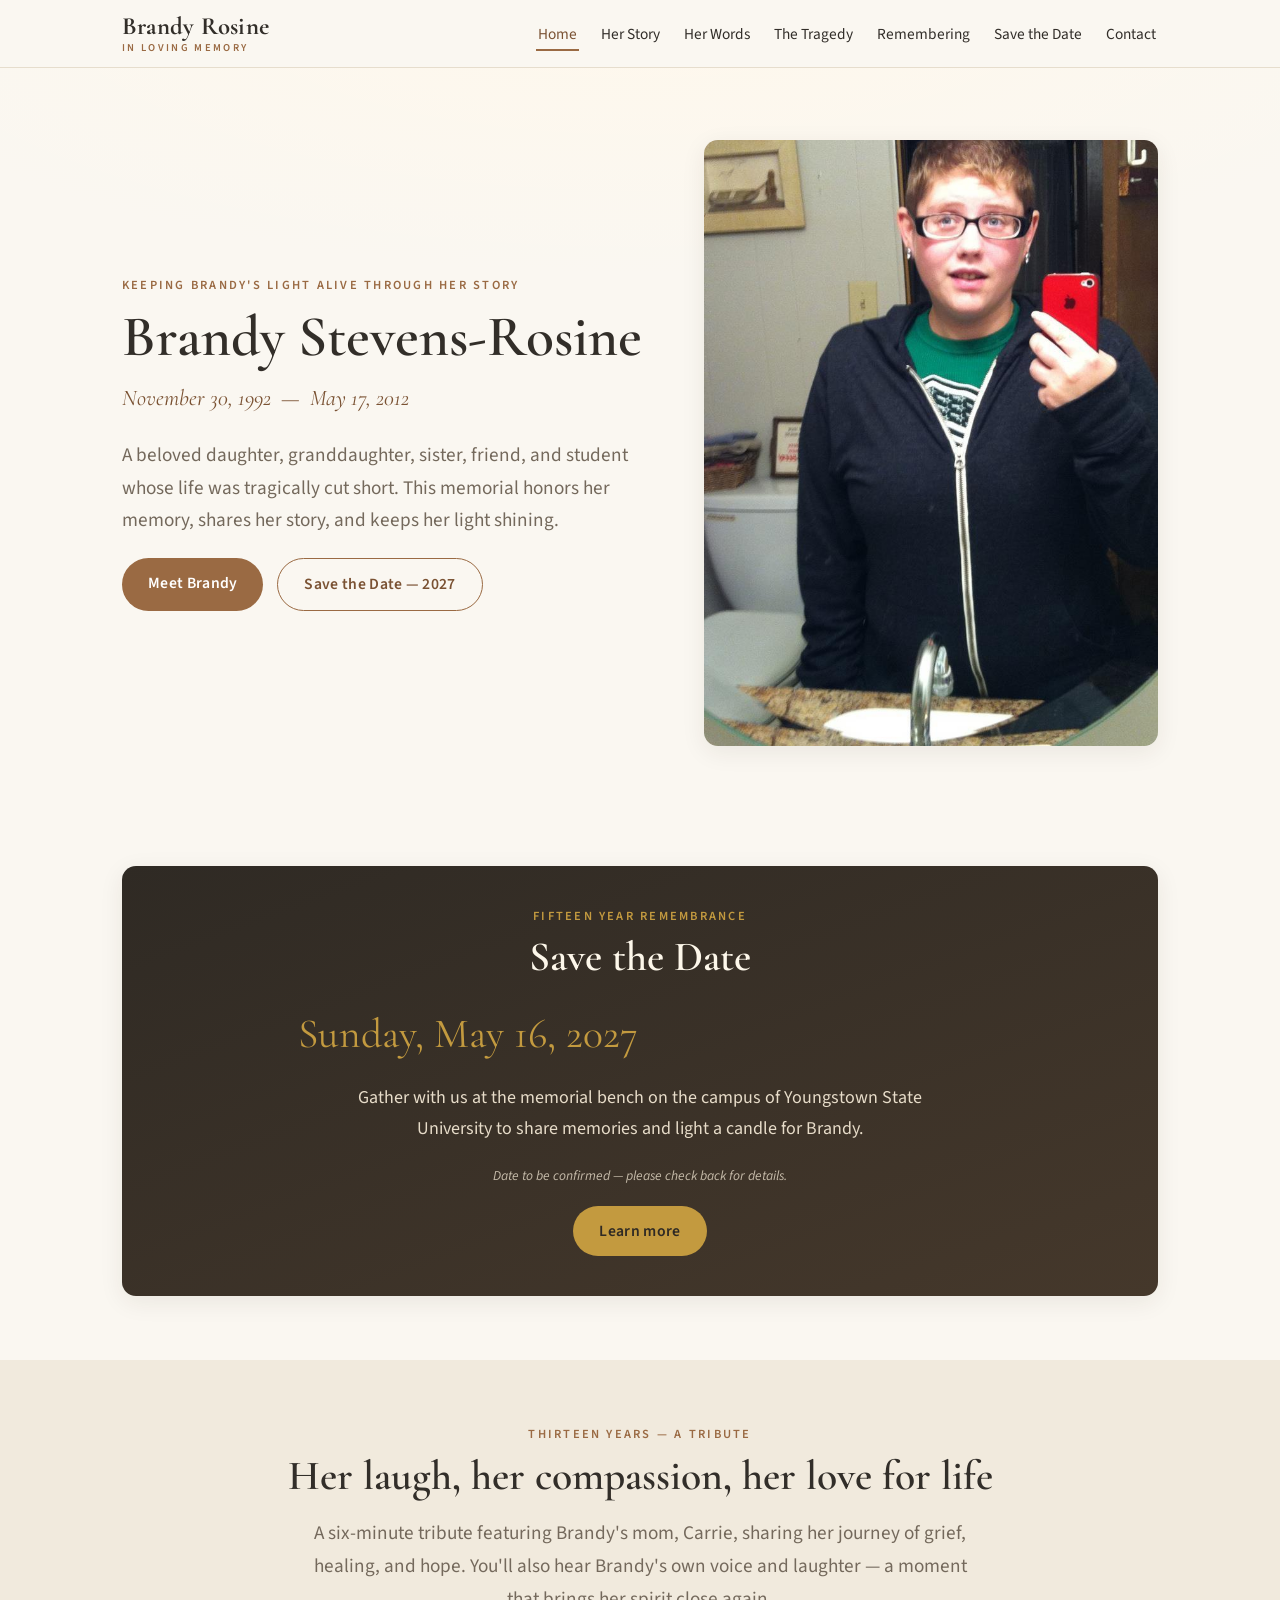
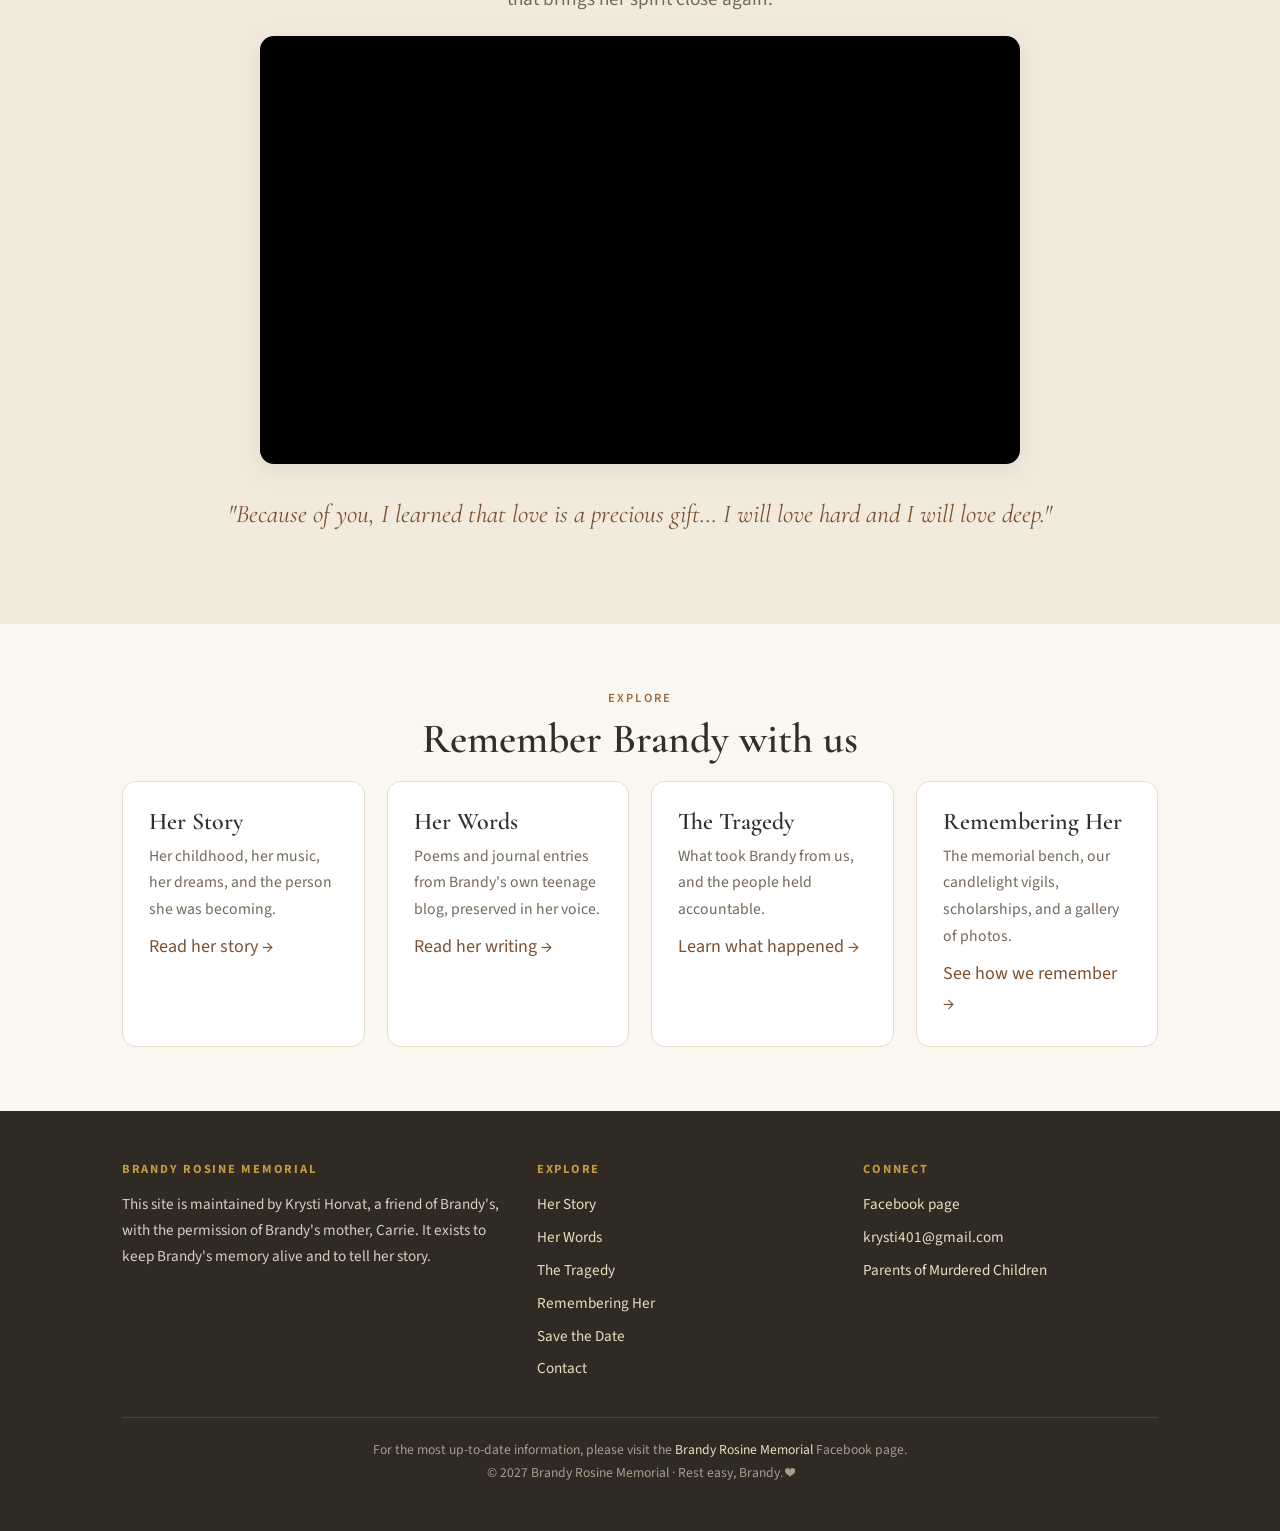
==== index.html @ cb28a976 "Initial commit: rebuilt Brandy Rosine memorial site as static HTML Migrated off Wix into a simple, f" ====
<!DOCTYPE html>
<html lang="en">
<head>
<meta charset="utf-8">
<meta name="viewport" content="width=device-width, initial-scale=1">
<title>Brandy Rosine Memorial — Keeping Brandy's Light Alive</title>
<meta name="description" content="A memorial honoring Brandy Stevens-Rosine (1992–2012) — her story, her words, and the people who keep her memory alive.">
<link rel="preconnect" href="https://fonts.googleapis.com">
<link rel="preconnect" href="https://fonts.gstatic.com" crossorigin>
<link href="https://fonts.googleapis.com/css2?family=Cormorant+Garamond:ital,wght@0,500;0,600;0,700;1,500;1,600&family=Source+Sans+3:wght@400;600&display=swap" rel="stylesheet">
<link rel="stylesheet" href="assets/style.css">
</head>
<body>

<header class="site-header">
  <nav class="nav">
    <a href="index.html" class="brand">Brandy Rosine<small>In Loving Memory</small></a>
    <ul class="nav-links">
      <li><a href="index.html" class="active">Home</a></li>
      <li><a href="her-story.html">Her Story</a></li>
      <li><a href="her-words.html">Her Words</a></li>
      <li><a href="the-tragedy.html">The Tragedy</a></li>
      <li><a href="remembering.html">Remembering</a></li>
      <li><a href="save-the-date.html">Save the Date</a></li>
      <li><a href="contact.html">Contact</a></li>
    </ul>
  </nav>
</header>

<!-- HERO -->
<section class="hero">
  <div class="wrap hero-grid">
    <div>
      <p class="eyebrow">Keeping Brandy's light alive through her story</p>
      <h1>Brandy Stevens-Rosine</h1>
      <p class="dates">November 30, 1992 &nbsp;—&nbsp; May 17, 2012</p>
      <p class="lead">A beloved daughter, granddaughter, sister, friend, and student whose life was tragically cut short. This memorial honors her memory, shares her story, and keeps her light shining.</p>
      <div class="btn-row">
        <a href="her-story.html" class="btn">Meet Brandy</a>
        <a href="save-the-date.html" class="btn-ghost btn">Save the Date — 2027</a>
      </div>
    </div>
    <img class="hero-portrait" src="images/6b6921_ae645322e0774fd3a35bc4a2539f2a57~mv2.jpg" alt="Brandy smiling, 2012">
  </div>
</section>

<!-- SAVE THE DATE -->
<section>
  <div class="wrap">
    <div class="std">
      <p class="eyebrow">Fifteen Year Remembrance</p>
      <h2>Save the Date</h2>
      <p class="date">Sunday, May 16, 2027</p>
      <p>Gather with us at the memorial bench on the campus of Youngstown State University to share memories and light a candle for Brandy.</p>
      <p class="tentative">Date to be confirmed — please check back for details.</p>
      <div class="btn-row" style="justify-content:center;margin-top:18px;">
        <a href="save-the-date.html" class="btn" style="background:var(--gold);color:#2f2a24;">Learn more</a>
      </div>
    </div>
  </div>
</section>

<!-- TRIBUTE VIDEO -->
<section class="section-soft center">
  <div class="wrap">
    <p class="eyebrow">Thirteen Years — A Tribute</p>
    <h2>Her laugh, her compassion, her love for life</h2>
    <p class="lead measure center">A six-minute tribute featuring Brandy's mom, Carrie, sharing her journey of grief, healing, and hope. You'll also hear Brandy's own voice and laughter — a moment that brings her spirit close again.</p>
    <div class="video-frame">
      <iframe src="https://www.youtube.com/embed/ogjAFmG8pY0" title="Brandy Rosine — Thirteen Years tribute video" allow="accelerometer; autoplay; clipboard-write; encrypted-media; gyroscope; picture-in-picture" allowfullscreen></iframe>
    </div>
    <p class="pull center" style="border:0;padding:0;margin-top:32px;">"Because of you, I learned that love is a precious gift… I will love hard and I will love deep."</p>
  </div>
</section>

<!-- EXPLORE -->
<section>
  <div class="wrap">
    <p class="eyebrow center">Explore</p>
    <h2 class="center">Remember Brandy with us</h2>
    <div class="cards">
      <div class="card">
        <h3>Her Story</h3>
        <p>Her childhood, her music, her dreams, and the person she was becoming.</p>
        <a href="her-story.html">Read her story →</a>
      </div>
      <div class="card">
        <h3>Her Words</h3>
        <p>Poems and journal entries from Brandy's own teenage blog, preserved in her voice.</p>
        <a href="her-words.html">Read her writing →</a>
      </div>
      <div class="card">
        <h3>The Tragedy</h3>
        <p>What took Brandy from us, and the people held accountable.</p>
        <a href="the-tragedy.html">Learn what happened →</a>
      </div>
      <div class="card">
        <h3>Remembering Her</h3>
        <p>The memorial bench, our candlelight vigils, scholarships, and a gallery of photos.</p>
        <a href="remembering.html">See how we remember →</a>
      </div>
    </div>
  </div>
</section>

<footer class="site-footer">
  <div class="wrap">
    <div class="footer-grid">
      <div>
        <h4>Brandy Rosine Memorial</h4>
        <p>This site is maintained by Krysti Horvat, a friend of Brandy's, with the permission of Brandy's mother, Carrie. It exists to keep Brandy's memory alive and to tell her story.</p>
      </div>
      <div>
        <h4>Explore</h4>
        <ul>
          <li><a href="her-story.html">Her Story</a></li>
          <li><a href="her-words.html">Her Words</a></li>
          <li><a href="the-tragedy.html">The Tragedy</a></li>
          <li><a href="remembering.html">Remembering Her</a></li>
          <li><a href="save-the-date.html">Save the Date</a></li>
          <li><a href="contact.html">Contact</a></li>
        </ul>
      </div>
      <div>
        <h4>Connect</h4>
        <ul>
          <li><a href="https://www.facebook.com/BrandyRosineMemorial" target="_blank" rel="noopener">Facebook page</a></li>
          <li><a href="mailto:krysti401@gmail.com">krysti401@gmail.com</a></li>
          <li><a href="https://pomc.org/" target="_blank" rel="noopener">Parents of Murdered Children</a></li>
        </ul>
      </div>
    </div>
    <div class="footer-bottom">
      <p>For the most up-to-date information, please visit the <a href="https://www.facebook.com/BrandyRosineMemorial" target="_blank" rel="noopener">Brandy Rosine Memorial</a> Facebook page.<br>
      © 2027 Brandy Rosine Memorial · Rest easy, Brandy. ❤️</p>
    </div>
  </div>
</footer>

</body>
</html>
---- assets/style.css ----
/* ===========================================================
   Brandy Rosine Memorial — shared styles
   A calm, warm, photo-forward memorial site.
   =========================================================== */

:root {
  --bg:        #faf7f1;   /* warm ivory            */
  --surface:   #ffffff;   /* cards / panels        */
  --soft:      #f1eadd;   /* soft section tint     */
  --ink:       #322e29;   /* primary text          */
  --muted:     #74695c;   /* secondary text        */
  --line:      #e6ddcd;   /* hairlines / borders   */
  --accent:    #9a6a43;   /* warm wood (the bench) */
  --accent-deep:#7a5233;
  --gold:      #c39a3f;   /* candlelight           */
  --maxw: 1080px;
  --radius: 14px;
  --shadow: 0 6px 24px rgba(50, 40, 30, 0.08);
}

* { box-sizing: border-box; }

html { scroll-behavior: smooth; }

body {
  margin: 0;
  background: var(--bg);
  color: var(--ink);
  font-family: "Source Sans 3", -apple-system, BlinkMacSystemFont, "Segoe UI", Roboto, sans-serif;
  font-size: 18px;
  line-height: 1.7;
  -webkit-font-smoothing: antialiased;
}

h1, h2, h3, .display {
  font-family: "Cormorant Garamond", Georgia, "Times New Roman", serif;
  font-weight: 600;
  line-height: 1.15;
  color: var(--ink);
  margin: 0 0 0.4em;
}

h1 { font-size: clamp(2.4rem, 5vw, 3.6rem); }
h2 { font-size: clamp(1.9rem, 3.5vw, 2.6rem); }
h3 { font-size: 1.5rem; }

p { margin: 0 0 1.1em; }

a { color: var(--accent-deep); text-decoration: none; }
a:hover { text-decoration: underline; }

img { max-width: 100%; display: block; }

.wrap { max-width: var(--maxw); margin: 0 auto; padding: 0 22px; }

.eyebrow {
  text-transform: uppercase;
  letter-spacing: 0.18em;
  font-size: 0.78rem;
  font-weight: 600;
  color: var(--accent);
  margin-bottom: 0.6em;
}

/* ---------- Header / nav ---------- */
.site-header {
  position: sticky;
  top: 0;
  z-index: 50;
  background: rgba(250, 247, 241, 0.92);
  backdrop-filter: blur(8px);
  border-bottom: 1px solid var(--line);
}
.nav {
  max-width: var(--maxw);
  margin: 0 auto;
  padding: 14px 22px;
  display: flex;
  align-items: center;
  justify-content: space-between;
  gap: 16px;
  flex-wrap: wrap;
}
.brand {
  font-family: "Cormorant Garamond", serif;
  font-size: 1.55rem;
  font-weight: 700;
  color: var(--ink);
  letter-spacing: 0.01em;
  line-height: 1;
}
.brand small {
  display: block;
  font-family: "Source Sans 3", sans-serif;
  font-size: 0.66rem;
  letter-spacing: 0.22em;
  text-transform: uppercase;
  color: var(--accent);
  margin-top: 4px;
  font-weight: 600;
}
.nav-links {
  display: flex;
  gap: 20px;
  flex-wrap: wrap;
  list-style: none;
  margin: 0;
  padding: 0;
  font-size: 0.96rem;
}
.nav-links a {
  color: var(--ink);
  padding: 4px 2px;
  border-bottom: 2px solid transparent;
}
.nav-links a:hover { text-decoration: none; border-bottom-color: var(--accent); }
.nav-links a.active { border-bottom-color: var(--accent); color: var(--accent-deep); }

/* ---------- Sections ---------- */
section { padding: 64px 0; }
.section-soft { background: var(--soft); }
.center { text-align: center; }
.lead { font-size: 1.2rem; color: var(--muted); }
.measure { max-width: 680px; }
.measure.center { margin-left: auto; margin-right: auto; }

/* ---------- Hero ---------- */
.hero {
  padding: 72px 0 56px;
  background:
    radial-gradient(1200px 400px at 50% -10%, #fff8ec 0%, rgba(255,248,236,0) 70%),
    var(--bg);
}
.hero-grid {
  display: grid;
  grid-template-columns: 1fr 0.85fr;
  gap: 48px;
  align-items: center;
}
.hero-portrait {
  border-radius: var(--radius);
  box-shadow: var(--shadow);
  width: 100%;
  object-fit: cover;
  aspect-ratio: 3 / 4;
}
.hero h1 { margin-bottom: 0.15em; }
.dates {
  font-family: "Cormorant Garamond", serif;
  font-size: 1.4rem;
  color: var(--accent-deep);
  font-style: italic;
  margin-bottom: 1em;
}

/* ---------- Buttons ---------- */
.btn {
  display: inline-block;
  background: var(--accent);
  color: #fff;
  padding: 12px 26px;
  border-radius: 999px;
  font-weight: 600;
  font-size: 0.98rem;
  letter-spacing: 0.02em;
  transition: background 0.2s ease, transform 0.2s ease;
}
.btn:hover { background: var(--accent-deep); text-decoration: none; transform: translateY(-1px); }
.btn-ghost {
  background: transparent;
  color: var(--accent-deep);
  border: 1.5px solid var(--accent);
}
.btn-ghost:hover { background: var(--accent); color: #fff; }
.btn-row { display: flex; gap: 14px; flex-wrap: wrap; margin-top: 8px; }

/* ---------- Save the Date banner ---------- */
.std {
  background: linear-gradient(160deg, #2f2a24 0%, #45382b 100%);
  color: #f6efe2;
  border-radius: var(--radius);
  padding: 40px 36px;
  text-align: center;
  box-shadow: var(--shadow);
  position: relative;
  overflow: hidden;
}
.std .eyebrow { color: var(--gold); }
.std h2, .std h3 { color: #fdf7ea; }
.std .date {
  font-family: "Cormorant Garamond", serif;
  font-size: clamp(1.8rem, 4vw, 2.6rem);
  color: var(--gold);
  margin: 6px 0 14px;
}
.std p { color: #e7dcc9; max-width: 620px; margin-left: auto; margin-right: auto; }
.std .tentative { font-size: 0.85rem; opacity: 0.8; font-style: italic; }
.flame { font-size: 1.6rem; }

/* ---------- Cards ---------- */
.cards {
  display: grid;
  grid-template-columns: repeat(auto-fit, minmax(240px, 1fr));
  gap: 22px;
  margin-top: 8px;
}
.card {
  background: var(--surface);
  border: 1px solid var(--line);
  border-radius: var(--radius);
  padding: 26px;
  transition: transform 0.2s ease, box-shadow 0.2s ease;
}
.card:hover { transform: translateY(-3px); box-shadow: var(--shadow); }
.card h3 { margin-bottom: 0.3em; }
.card p { color: var(--muted); margin-bottom: 0.6em; font-size: 0.98rem; }

/* ---------- Media / video ---------- */
.video-frame {
  position: relative;
  width: 100%;
  max-width: 760px;
  margin: 0 auto;
  aspect-ratio: 16 / 9;
  border-radius: var(--radius);
  overflow: hidden;
  box-shadow: var(--shadow);
  background: #000;
}
.video-frame iframe { position: absolute; inset: 0; width: 100%; height: 100%; border: 0; }

/* ---------- Prose / story blocks ---------- */
.prose h2 { margin-top: 1.4em; }
.prose h3 { margin-top: 1.2em; color: var(--accent-deep); }
.figure { margin: 28px 0; }
.figure img { border-radius: var(--radius); box-shadow: var(--shadow); width: 100%; }
.figure figcaption { font-size: 0.9rem; color: var(--muted); margin-top: 8px; font-style: italic; text-align: center; }

.split {
  display: grid;
  grid-template-columns: 1fr 1fr;
  gap: 36px;
  align-items: center;
}
.pull {
  font-family: "Cormorant Garamond", serif;
  font-size: 1.6rem;
  font-style: italic;
  color: var(--accent-deep);
  border-left: 3px solid var(--gold);
  padding-left: 22px;
  margin: 28px 0;
  line-height: 1.4;
}

/* ---------- Photo gallery ---------- */
.gallery {
  columns: 3 240px;
  column-gap: 16px;
}
.gallery figure {
  break-inside: avoid;
  margin: 0 0 16px;
  background: var(--surface);
  border: 1px solid var(--line);
  border-radius: 10px;
  overflow: hidden;
  box-shadow: 0 2px 8px rgba(50,40,30,0.05);
}
.gallery img { width: 100%; }
.gallery figcaption { font-size: 0.85rem; color: var(--muted); padding: 8px 12px 12px; }

/* ---------- Content warning ---------- */
.notice {
  background: #fbf3e6;
  border: 1px solid #e9d3ad;
  border-left: 4px solid var(--gold);
  border-radius: 10px;
  padding: 18px 22px;
  color: #5e4a2a;
  font-size: 0.98rem;
  margin: 0 0 28px;
}

/* ---------- Brandy's words (blog) ---------- */
.entry {
  background: var(--surface);
  border: 1px solid var(--line);
  border-radius: var(--radius);
  padding: 30px 32px;
  margin-bottom: 26px;
  box-shadow: 0 2px 10px rgba(50,40,30,0.04);
}
.entry h3 { font-size: 1.7rem; margin-bottom: 0.1em; }
.entry .meta { font-size: 0.85rem; color: var(--muted); margin-bottom: 1em; letter-spacing: 0.02em; }
.entry .note { font-size: 0.92rem; color: var(--muted); font-style: italic; margin-bottom: 1.1em; }
.entry .body { white-space: pre-line; font-size: 1.04rem; }

/* ---------- Contact ---------- */
.contact-card {
  background: var(--surface);
  border: 1px solid var(--line);
  border-radius: var(--radius);
  padding: 34px;
  box-shadow: var(--shadow);
  text-align: center;
  max-width: 560px;
  margin: 0 auto;
}

/* ---------- Footer ---------- */
.site-footer {
  background: #2f2a24;
  color: #d9cfbe;
  padding: 48px 0 32px;
  font-size: 0.95rem;
}
.site-footer a { color: #ecdcc0; }
.footer-grid {
  display: grid;
  grid-template-columns: 1.3fr 1fr 1fr;
  gap: 32px;
  margin-bottom: 28px;
}
.site-footer h4 {
  font-family: "Source Sans 3", sans-serif;
  text-transform: uppercase;
  letter-spacing: 0.14em;
  font-size: 0.78rem;
  color: var(--gold);
  margin: 0 0 12px;
}
.site-footer ul { list-style: none; margin: 0; padding: 0; }
.site-footer li { margin-bottom: 7px; }
.footer-bottom {
  border-top: 1px solid #4a4034;
  padding-top: 20px;
  font-size: 0.85rem;
  color: #a99c89;
  text-align: center;
}

/* ---------- Responsive ---------- */
@media (max-width: 820px) {
  .hero-grid, .split { grid-template-columns: 1fr; }
  .hero-portrait { max-width: 360px; margin: 0 auto; }
  .footer-grid { grid-template-columns: 1fr; gap: 22px; }
  section { padding: 48px 0; }
  body { font-size: 17px; }
}
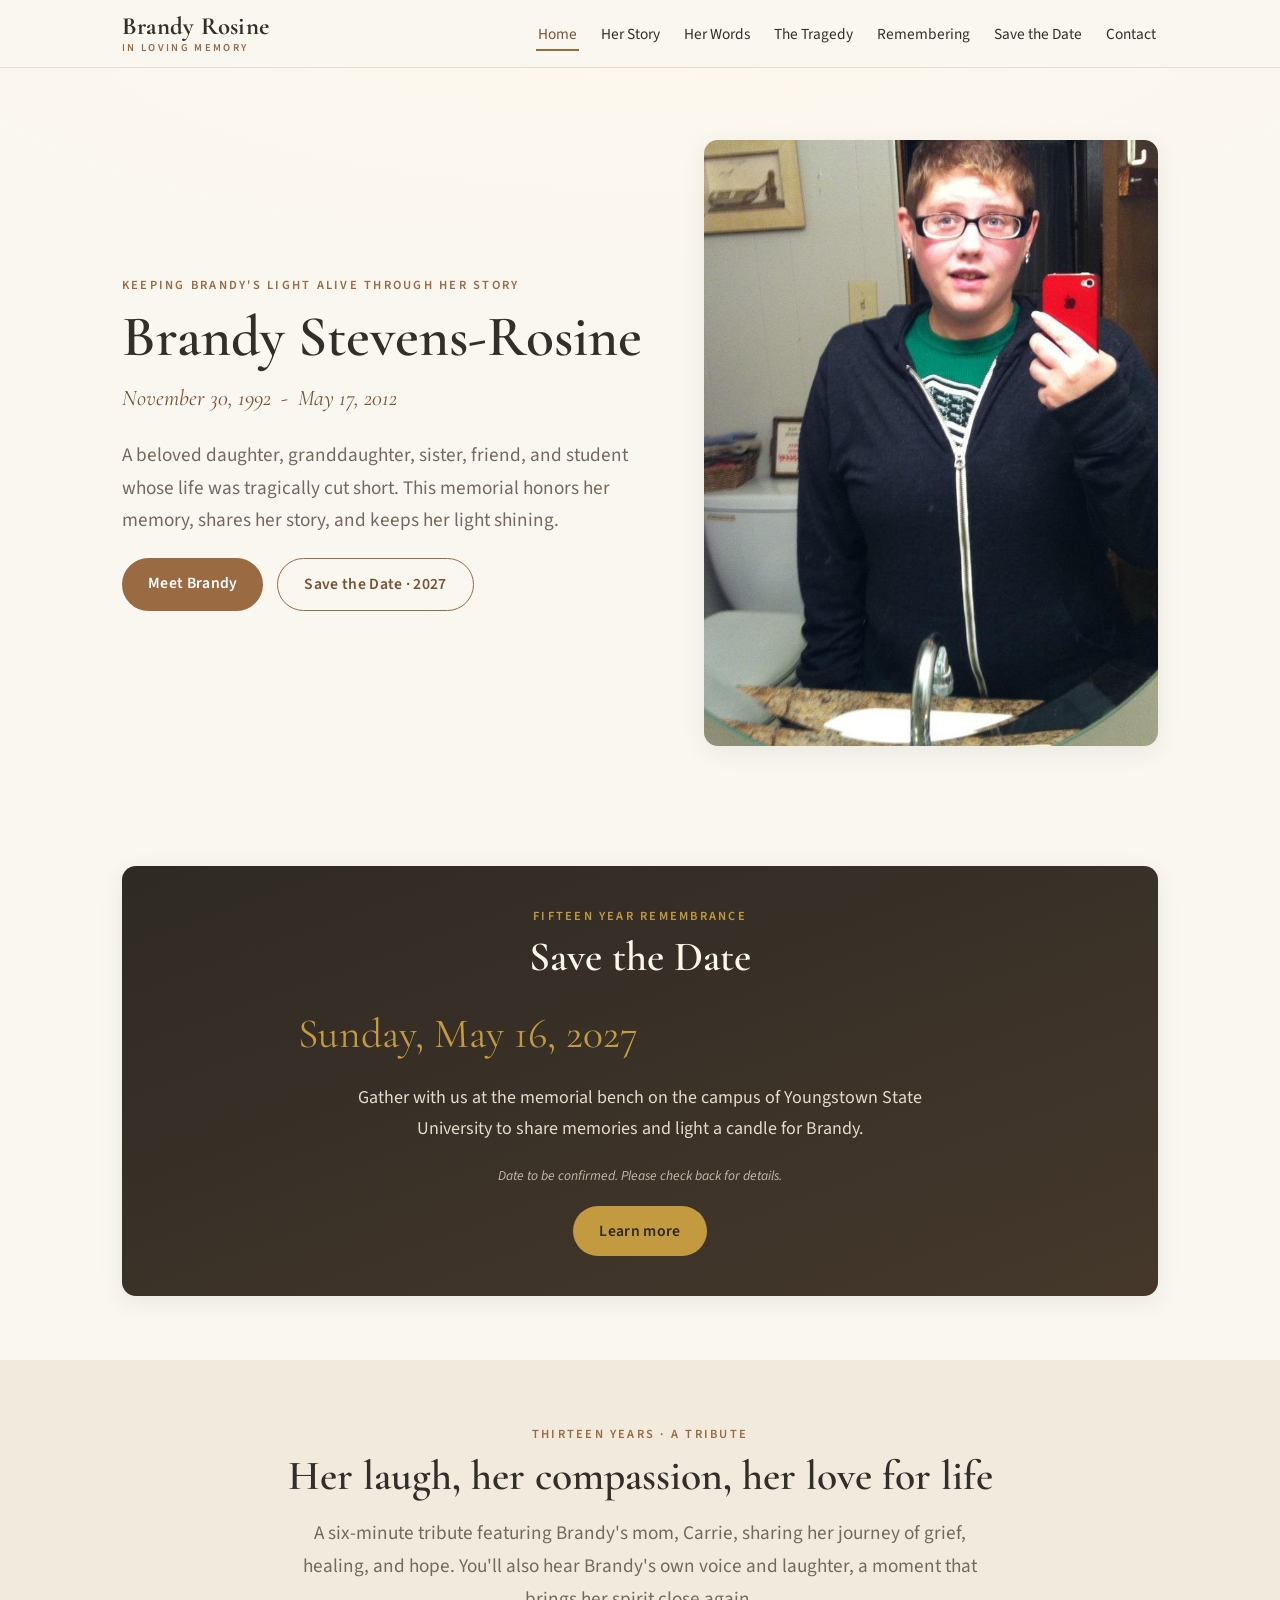
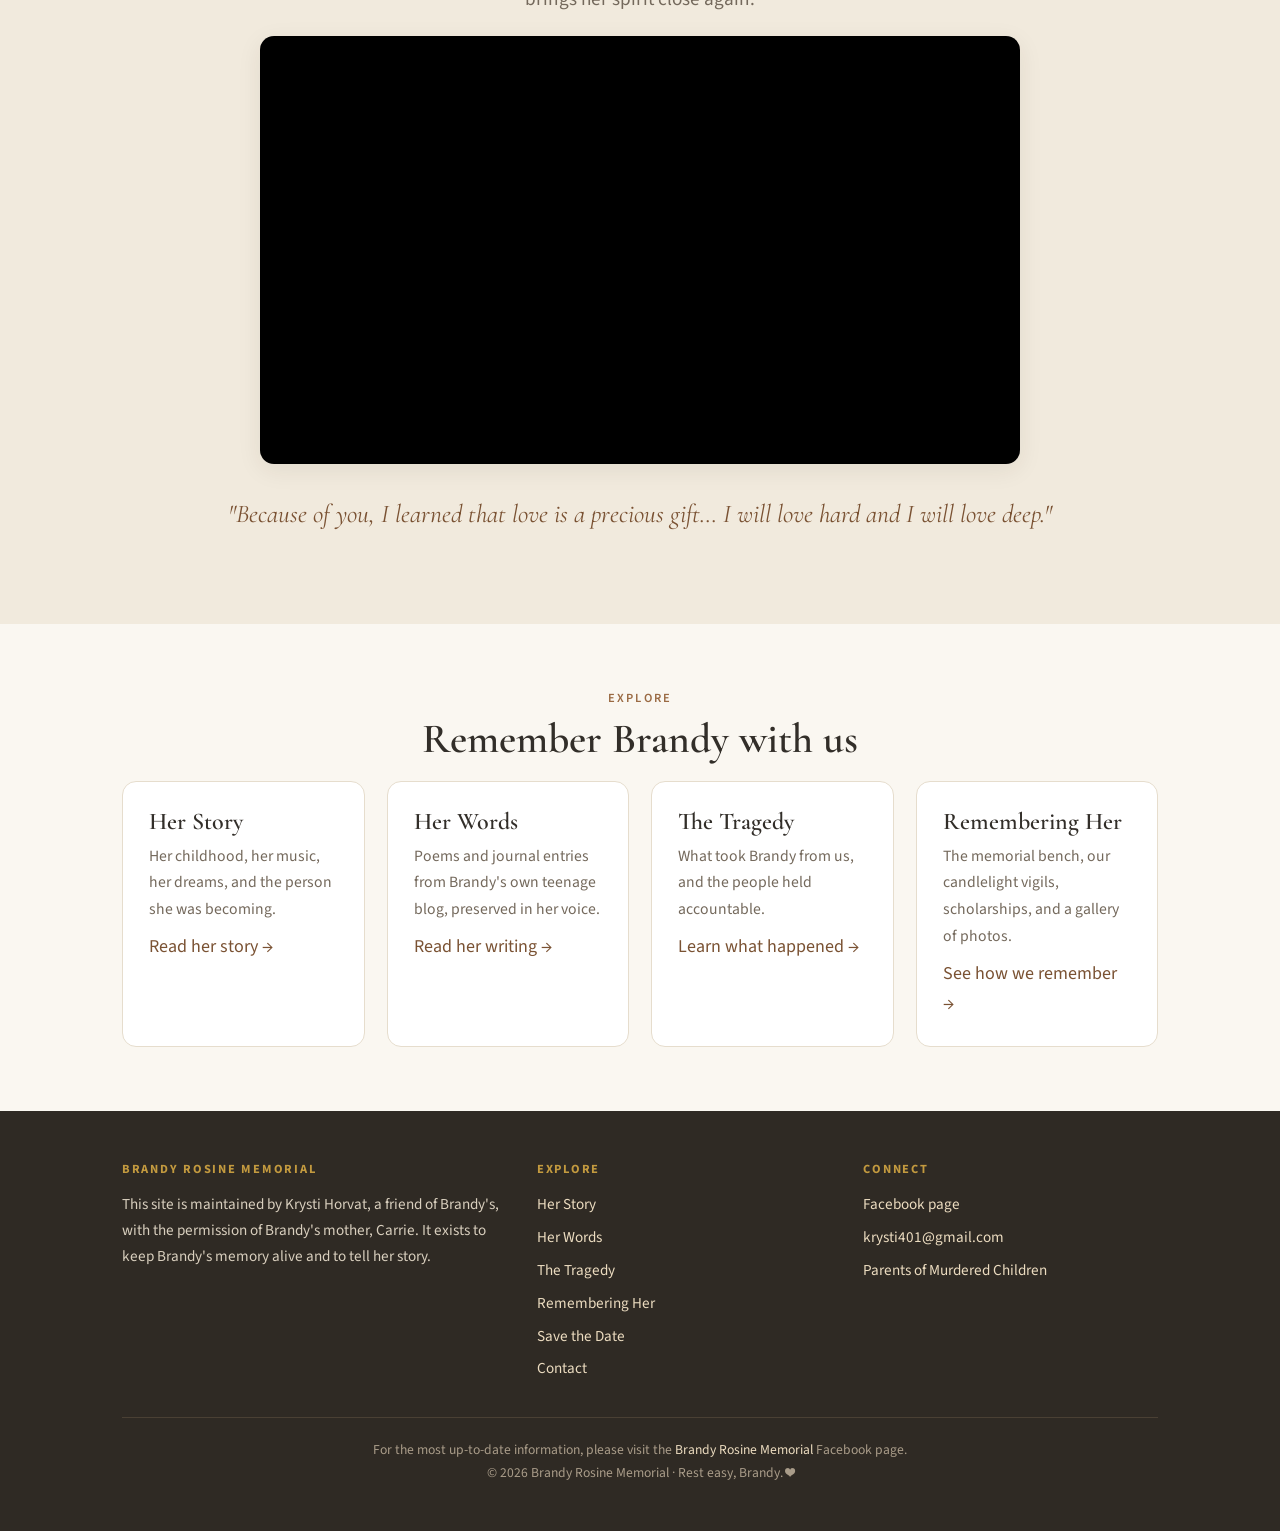
==== commit b6ee86e1: "Apply review feedback: 2026 footer, remove long dashes, vigil rewrite, checkered-heart favicon, blog" ====
--- a/index.html
+++ b/index.html
@@ -3,11 +3,12 @@
 <head>
 <meta charset="utf-8">
 <meta name="viewport" content="width=device-width, initial-scale=1">
-<title>Brandy Rosine Memorial — Keeping Brandy's Light Alive</title>
-<meta name="description" content="A memorial honoring Brandy Stevens-Rosine (1992–2012) — her story, her words, and the people who keep her memory alive.">
+<title>Brandy Rosine Memorial · Keeping Brandy's Light Alive</title>
+<meta name="description" content="A memorial honoring Brandy Stevens-Rosine (1992-2012). Her story, her words, and the people who keep her memory alive.">
 <link rel="preconnect" href="https://fonts.googleapis.com">
 <link rel="preconnect" href="https://fonts.gstatic.com" crossorigin>
 <link href="https://fonts.googleapis.com/css2?family=Cormorant+Garamond:ital,wght@0,500;0,600;0,700;1,500;1,600&family=Source+Sans+3:wght@400;600&display=swap" rel="stylesheet">
+<link rel="icon" href="favicon.svg" type="image/svg+xml">
 <link rel="stylesheet" href="assets/style.css">
 </head>
 <body>
@@ -33,11 +34,11 @@
     <div>
       <p class="eyebrow">Keeping Brandy's light alive through her story</p>
       <h1>Brandy Stevens-Rosine</h1>
-      <p class="dates">November 30, 1992 &nbsp;—&nbsp; May 17, 2012</p>
+      <p class="dates">November 30, 1992 &nbsp;-&nbsp; May 17, 2012</p>
       <p class="lead">A beloved daughter, granddaughter, sister, friend, and student whose life was tragically cut short. This memorial honors her memory, shares her story, and keeps her light shining.</p>
       <div class="btn-row">
         <a href="her-story.html" class="btn">Meet Brandy</a>
-        <a href="save-the-date.html" class="btn-ghost btn">Save the Date — 2027</a>
+        <a href="save-the-date.html" class="btn-ghost btn">Save the Date · 2027</a>
       </div>
     </div>
     <img class="hero-portrait" src="images/6b6921_ae645322e0774fd3a35bc4a2539f2a57~mv2.jpg" alt="Brandy smiling, 2012">
@@ -52,7 +53,7 @@
       <h2>Save the Date</h2>
       <p class="date">Sunday, May 16, 2027</p>
       <p>Gather with us at the memorial bench on the campus of Youngstown State University to share memories and light a candle for Brandy.</p>
-      <p class="tentative">Date to be confirmed — please check back for details.</p>
+      <p class="tentative">Date to be confirmed. Please check back for details.</p>
       <div class="btn-row" style="justify-content:center;margin-top:18px;">
         <a href="save-the-date.html" class="btn" style="background:var(--gold);color:#2f2a24;">Learn more</a>
       </div>
@@ -63,11 +64,11 @@
 <!-- TRIBUTE VIDEO -->
 <section class="section-soft center">
   <div class="wrap">
-    <p class="eyebrow">Thirteen Years — A Tribute</p>
+    <p class="eyebrow">Thirteen Years · A Tribute</p>
     <h2>Her laugh, her compassion, her love for life</h2>
-    <p class="lead measure center">A six-minute tribute featuring Brandy's mom, Carrie, sharing her journey of grief, healing, and hope. You'll also hear Brandy's own voice and laughter — a moment that brings her spirit close again.</p>
+    <p class="lead measure center">A six-minute tribute featuring Brandy's mom, Carrie, sharing her journey of grief, healing, and hope. You'll also hear Brandy's own voice and laughter, a moment that brings her spirit close again.</p>
     <div class="video-frame">
-      <iframe src="https://www.youtube.com/embed/ogjAFmG8pY0" title="Brandy Rosine — Thirteen Years tribute video" allow="accelerometer; autoplay; clipboard-write; encrypted-media; gyroscope; picture-in-picture" allowfullscreen></iframe>
+      <iframe src="https://www.youtube.com/embed/ogjAFmG8pY0" title="Brandy Rosine, Thirteen Years tribute video" allow="accelerometer; autoplay; clipboard-write; encrypted-media; gyroscope; picture-in-picture" allowfullscreen></iframe>
     </div>
     <p class="pull center" style="border:0;padding:0;margin-top:32px;">"Because of you, I learned that love is a precious gift… I will love hard and I will love deep."</p>
   </div>
@@ -132,7 +133,7 @@
     </div>
     <div class="footer-bottom">
       <p>For the most up-to-date information, please visit the <a href="https://www.facebook.com/BrandyRosineMemorial" target="_blank" rel="noopener">Brandy Rosine Memorial</a> Facebook page.<br>
-      © 2027 Brandy Rosine Memorial · Rest easy, Brandy. ❤️</p>
+      © 2026 Brandy Rosine Memorial · Rest easy, Brandy. ❤️</p>
     </div>
   </div>
 </footer>
--- a/assets/style.css
+++ b/assets/style.css
@@ -290,6 +290,19 @@
   padding: 30px 32px;
   margin-bottom: 26px;
   box-shadow: 0 2px 10px rgba(50,40,30,0.04);
+  display: flow-root;
+}
+.entry-thumb {
+  float: left;
+  width: 116px;
+  height: 116px;
+  object-fit: cover;
+  border-radius: 10px;
+  margin: 4px 22px 12px 0;
+  border: 1px solid var(--line);
+}
+@media (max-width: 560px) {
+  .entry-thumb { width: 80px; height: 80px; margin-right: 16px; }
 }
 .entry h3 { font-size: 1.7rem; margin-bottom: 0.1em; }
 .entry .meta { font-size: 0.85rem; color: var(--muted); margin-bottom: 1em; letter-spacing: 0.02em; }
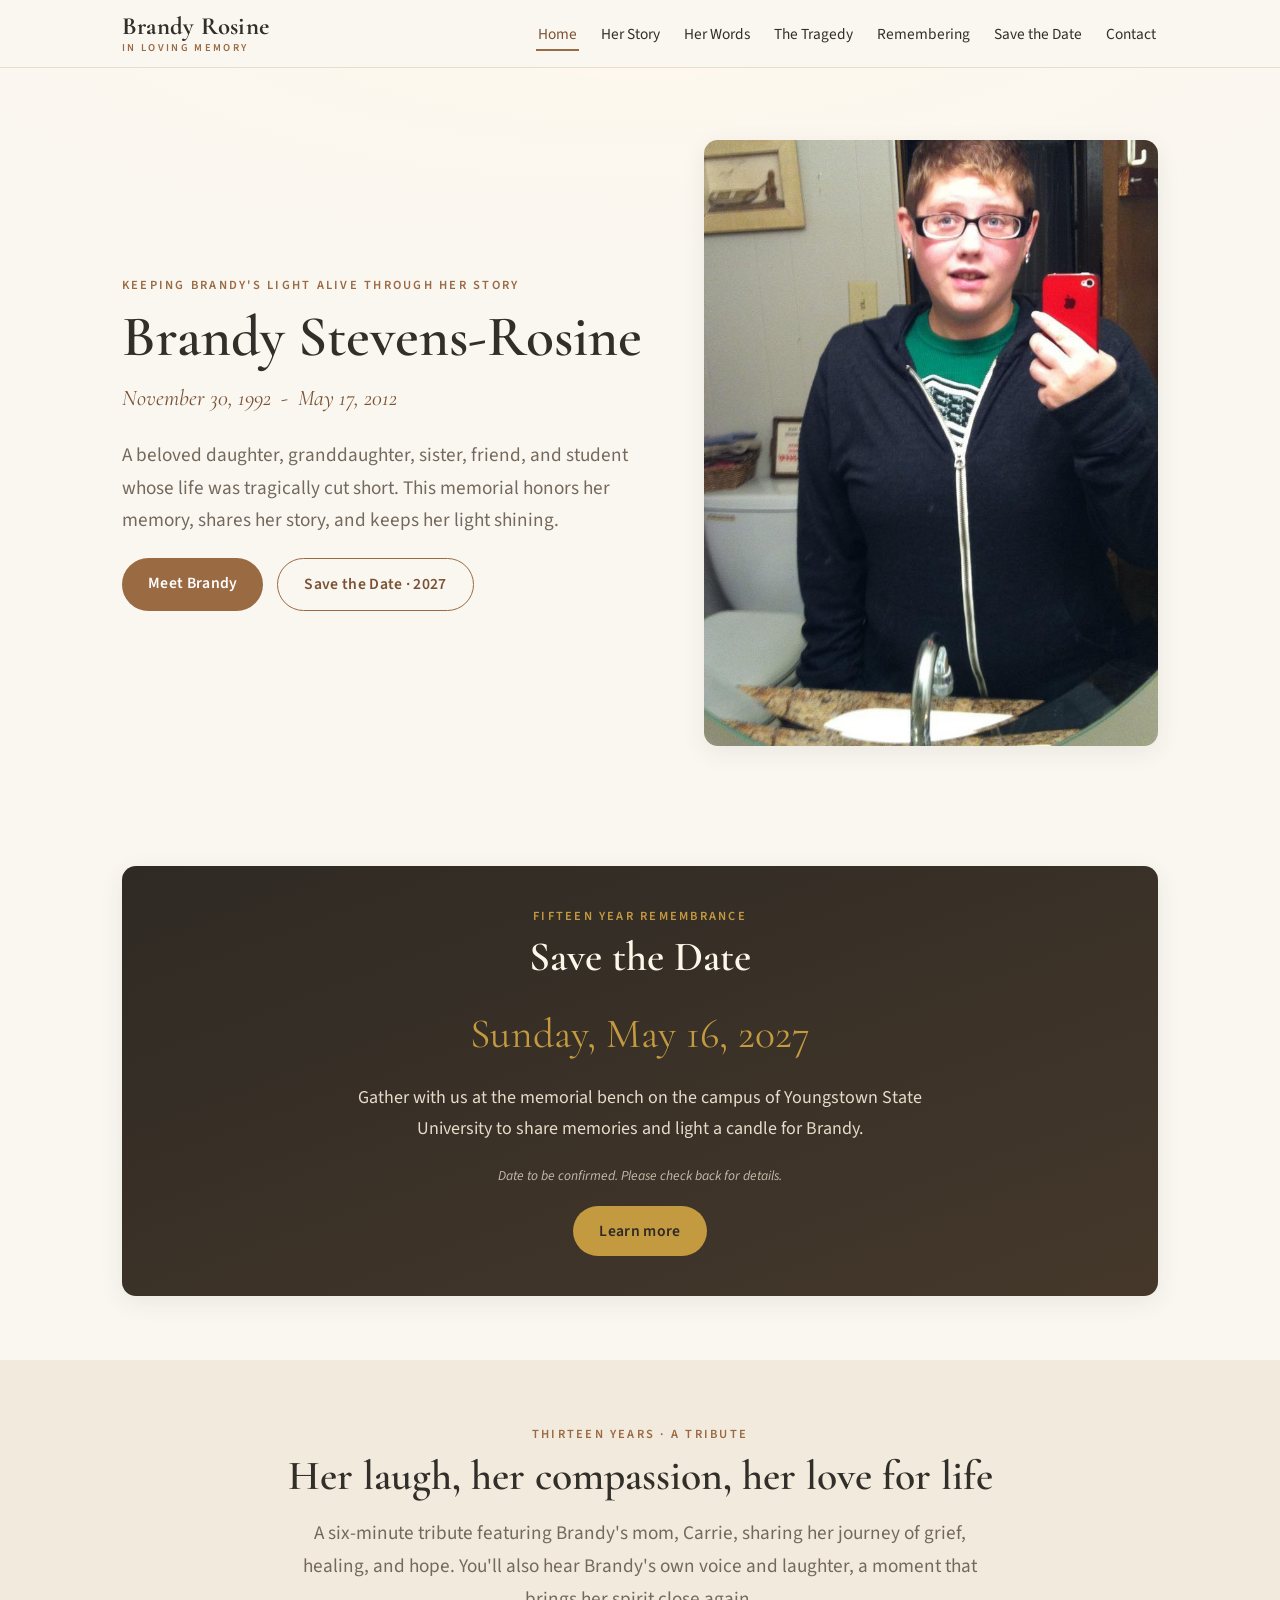
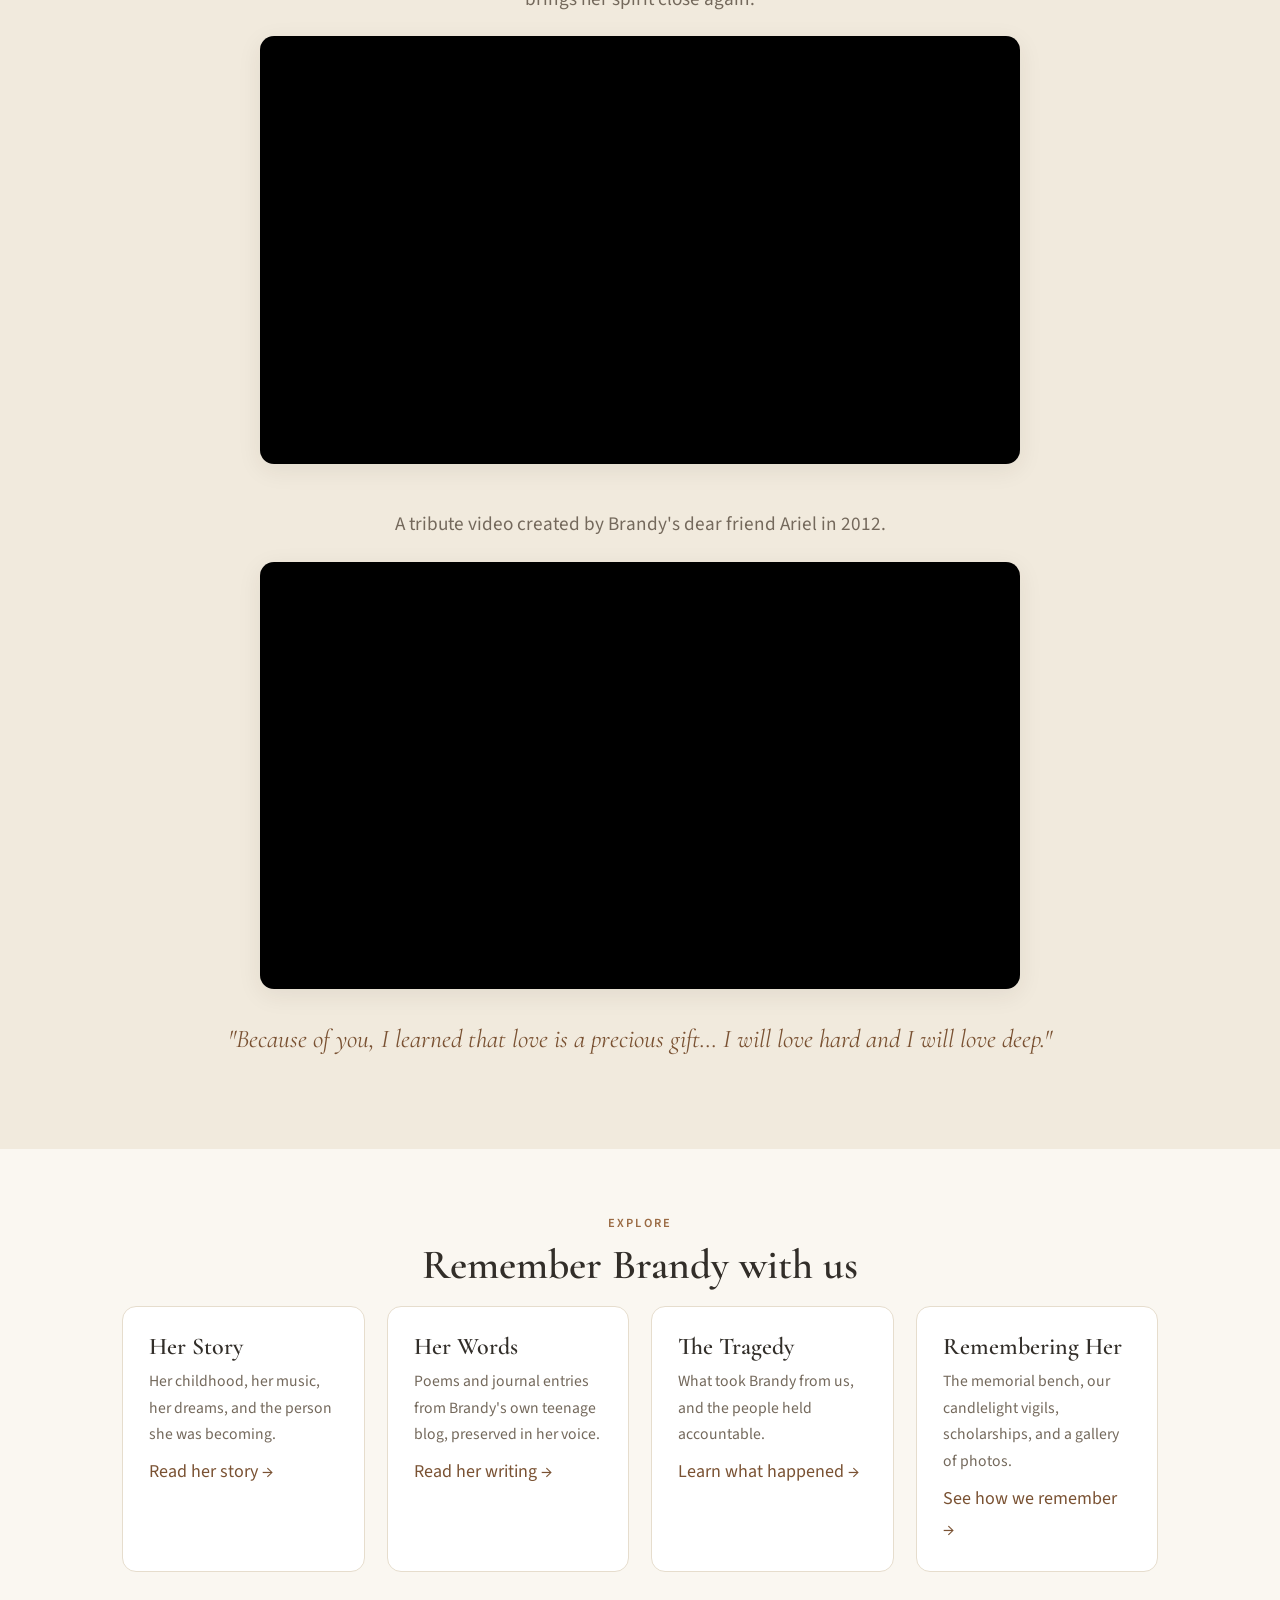
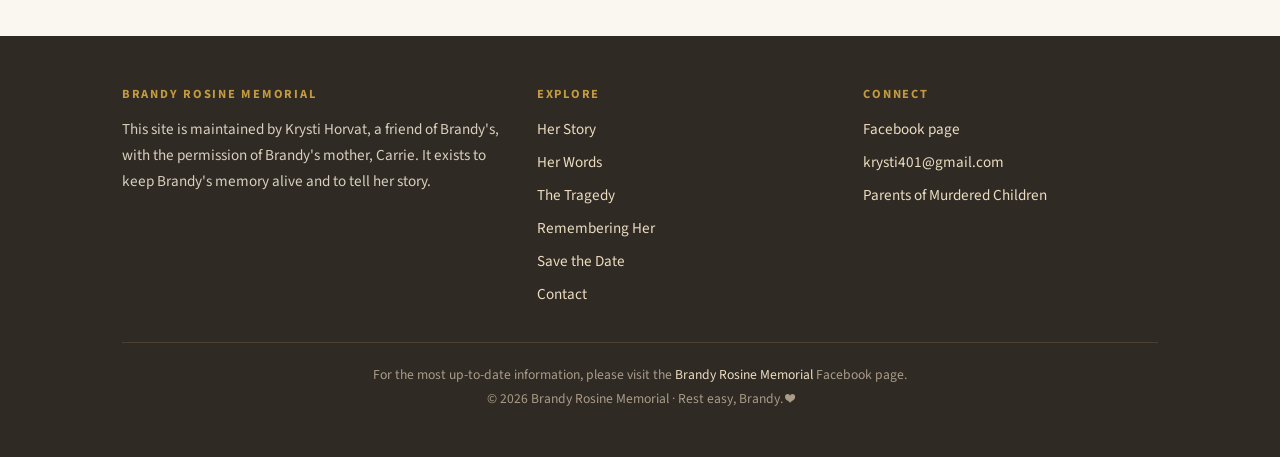
==== commit bbe29f0f: "Add Ariel's 2012 tribute video and Brandy's 'Right Said Fred' singing clip Co-Authored-By: Claude Op" ====
--- a/index.html
+++ b/index.html
@@ -70,6 +70,10 @@
     <div class="video-frame">
       <iframe src="https://www.youtube.com/embed/ogjAFmG8pY0" title="Brandy Rosine, Thirteen Years tribute video" allow="accelerometer; autoplay; clipboard-write; encrypted-media; gyroscope; picture-in-picture" allowfullscreen></iframe>
     </div>
+    <p class="lead measure center" style="margin-top:44px;">A tribute video created by Brandy's dear friend Ariel in 2012.</p>
+    <div class="video-frame">
+      <iframe src="https://www.youtube.com/embed/trJZ7zeScXE" title="Tribute video created by Brandy's friend Ariel, 2012" allow="accelerometer; autoplay; clipboard-write; encrypted-media; gyroscope; picture-in-picture" allowfullscreen></iframe>
+    </div>
     <p class="pull center" style="border:0;padding:0;margin-top:32px;">"Because of you, I learned that love is a precious gift… I will love hard and I will love deep."</p>
   </div>
 </section>
--- a/assets/style.css
+++ b/assets/style.css
@@ -191,7 +191,8 @@
   font-family: "Cormorant Garamond", serif;
   font-size: clamp(1.8rem, 4vw, 2.6rem);
   color: var(--gold);
-  margin: 6px 0 14px;
+  margin: 6px auto 14px;
+  text-align: center;
 }
 .std p { color: #e7dcc9; max-width: 620px; margin-left: auto; margin-right: auto; }
 .std .tentative { font-size: 0.85rem; opacity: 0.8; font-style: italic; }
@@ -307,7 +308,17 @@
 .entry h3 { font-size: 1.7rem; margin-bottom: 0.1em; }
 .entry .meta { font-size: 0.85rem; color: var(--muted); margin-bottom: 1em; letter-spacing: 0.02em; }
 .entry .note { font-size: 0.92rem; color: var(--muted); font-style: italic; margin-bottom: 1.1em; }
-.entry .body { white-space: pre-line; font-size: 1.04rem; }
+.entry .body {
+  white-space: pre-line;
+  font-size: 1.04rem;
+  clear: left;
+  background: #16130f;
+  color: #ece4d6;
+  padding: 22px 24px;
+  border-radius: 10px;
+  margin-top: 8px;
+  line-height: 1.8;
+}
 
 /* ---------- Contact ---------- */
 .contact-card {
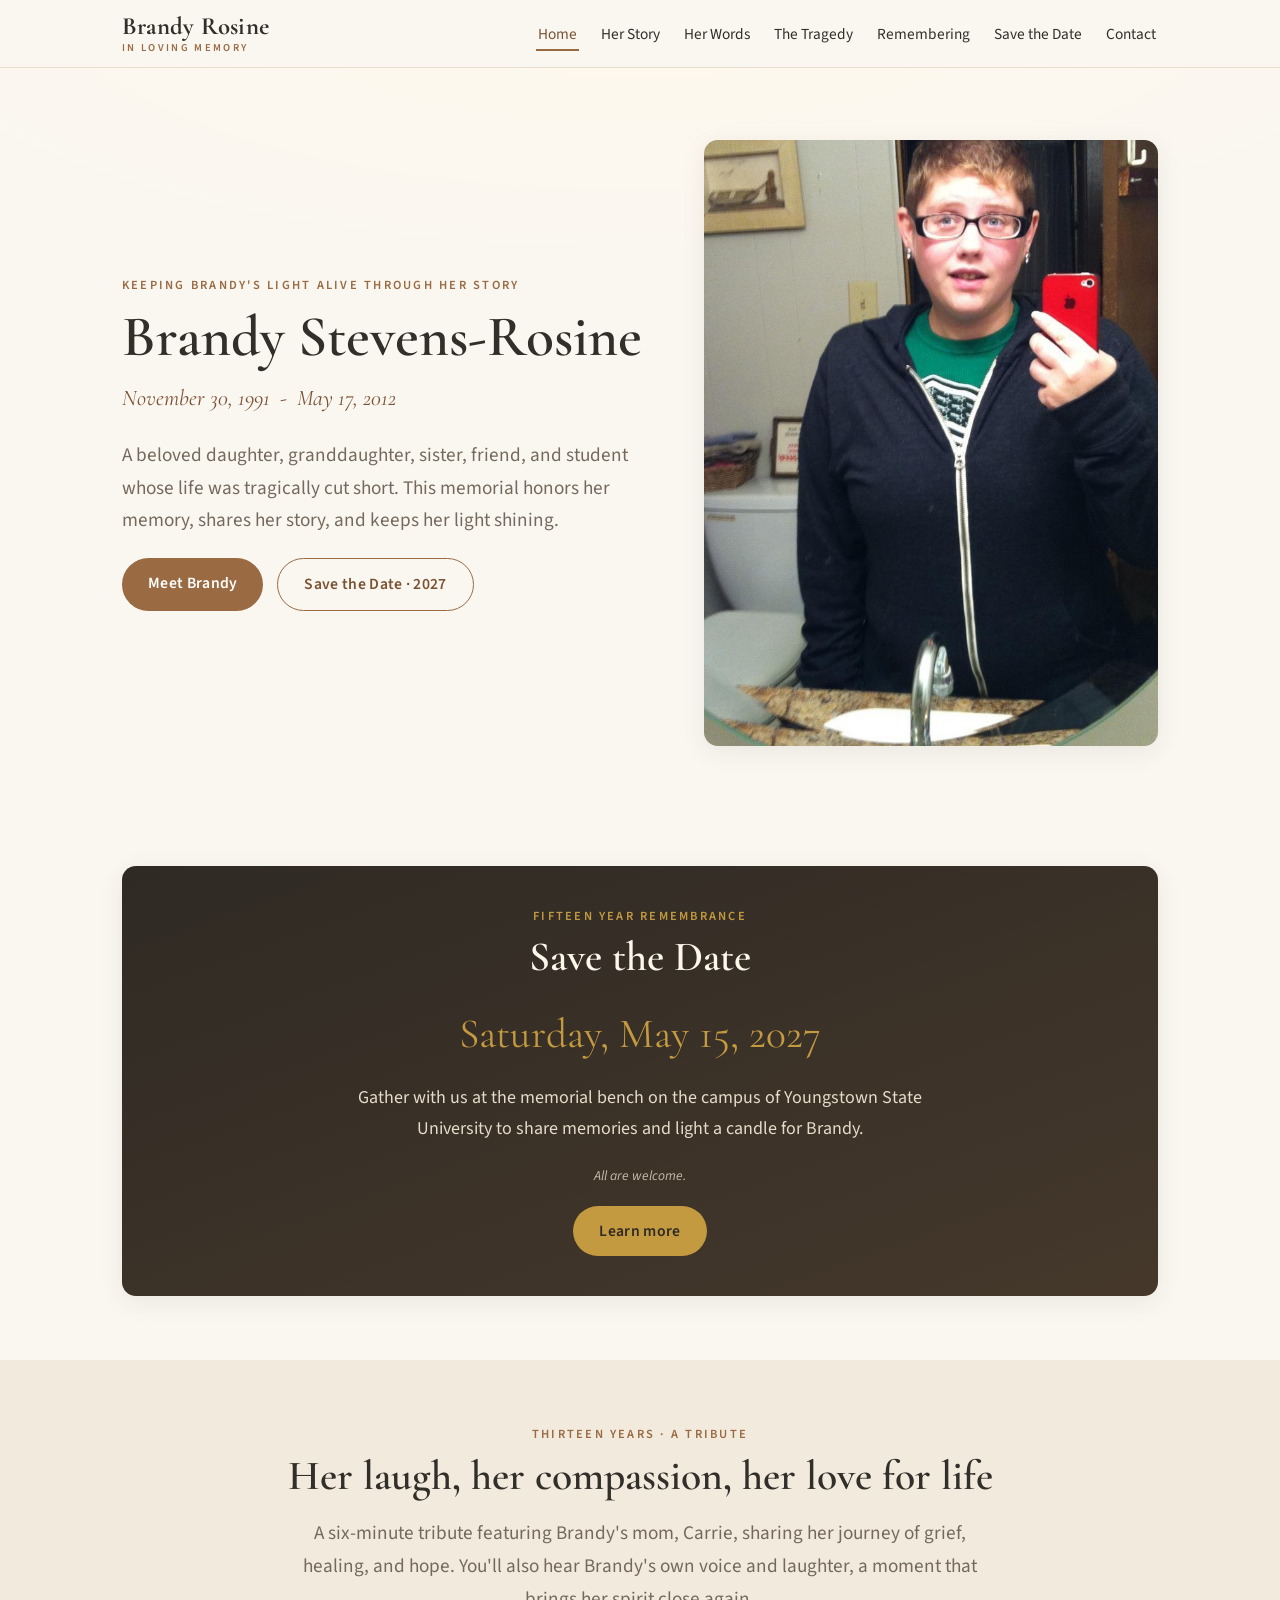
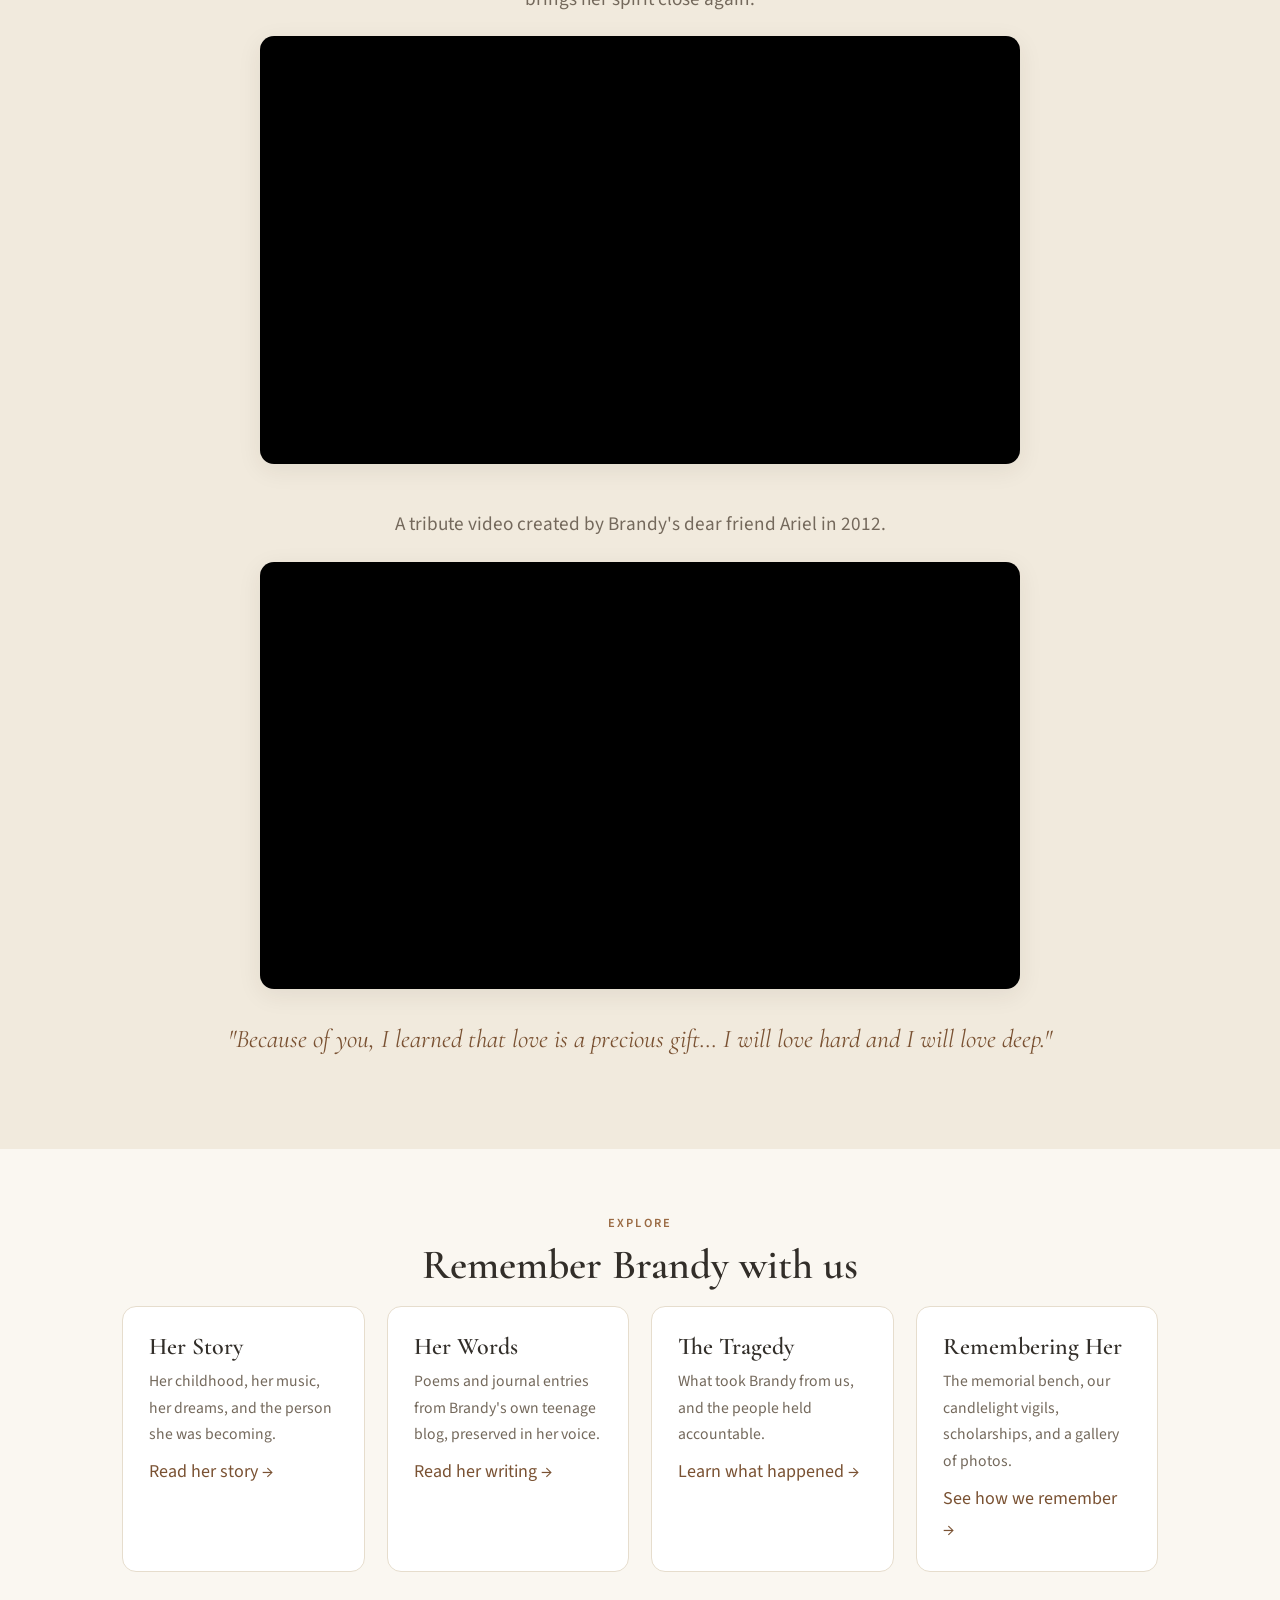
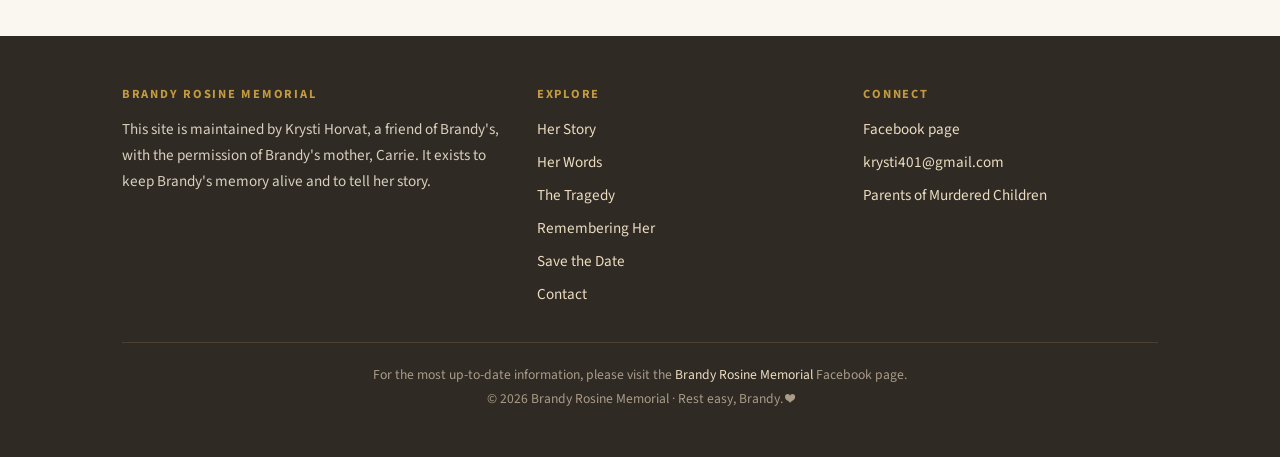
==== commit 9427cc8b: "Correct birth year to 1991 and confirm Save the Date as Saturday, May 15, 2027 Co-Authored-By: Claud" ====
--- a/index.html
+++ b/index.html
@@ -4,7 +4,7 @@
 <meta charset="utf-8">
 <meta name="viewport" content="width=device-width, initial-scale=1">
 <title>Brandy Rosine Memorial · Keeping Brandy's Light Alive</title>
-<meta name="description" content="A memorial honoring Brandy Stevens-Rosine (1992-2012). Her story, her words, and the people who keep her memory alive.">
+<meta name="description" content="A memorial honoring Brandy Stevens-Rosine (1991-2012). Her story, her words, and the people who keep her memory alive.">
 <link rel="preconnect" href="https://fonts.googleapis.com">
 <link rel="preconnect" href="https://fonts.gstatic.com" crossorigin>
 <link href="https://fonts.googleapis.com/css2?family=Cormorant+Garamond:ital,wght@0,500;0,600;0,700;1,500;1,600&family=Source+Sans+3:wght@400;600&display=swap" rel="stylesheet">
@@ -34,7 +34,7 @@
     <div>
       <p class="eyebrow">Keeping Brandy's light alive through her story</p>
       <h1>Brandy Stevens-Rosine</h1>
-      <p class="dates">November 30, 1992 &nbsp;-&nbsp; May 17, 2012</p>
+      <p class="dates">November 30, 1991 &nbsp;-&nbsp; May 17, 2012</p>
       <p class="lead">A beloved daughter, granddaughter, sister, friend, and student whose life was tragically cut short. This memorial honors her memory, shares her story, and keeps her light shining.</p>
       <div class="btn-row">
         <a href="her-story.html" class="btn">Meet Brandy</a>
@@ -51,9 +51,9 @@
     <div class="std">
       <p class="eyebrow">Fifteen Year Remembrance</p>
       <h2>Save the Date</h2>
-      <p class="date">Sunday, May 16, 2027</p>
+      <p class="date">Saturday, May 15, 2027</p>
       <p>Gather with us at the memorial bench on the campus of Youngstown State University to share memories and light a candle for Brandy.</p>
-      <p class="tentative">Date to be confirmed. Please check back for details.</p>
+      <p class="tentative">All are welcome.</p>
       <div class="btn-row" style="justify-content:center;margin-top:18px;">
         <a href="save-the-date.html" class="btn" style="background:var(--gold);color:#2f2a24;">Learn more</a>
       </div>
--- a/assets/style.css
+++ b/assets/style.css
@@ -305,6 +305,66 @@
 @media (max-width: 560px) {
   .entry-thumb { width: 80px; height: 80px; margin-right: 16px; }
 }
+
+/* ---------- Her Words scroll timeline ---------- */
+.words-layout {
+  display: grid;
+  grid-template-columns: 88px minmax(0, 680px);
+  gap: 26px;
+  justify-content: center;
+  align-items: start;
+}
+.timeline {
+  position: sticky;
+  top: 96px;
+  height: calc(100vh - 150px);
+  display: flex;
+  flex-direction: column;
+  align-items: center;
+}
+.tl-date {
+  font-family: "Cormorant Garamond", serif;
+  font-size: 1.3rem;
+  font-weight: 600;
+  color: var(--accent-deep);
+  margin-bottom: 8px;
+  text-align: center;
+}
+.tl-cap { color: var(--accent); font-size: 0.8rem; line-height: 1; }
+.tl-track {
+  position: relative;
+  flex: 1 1 auto;
+  width: 3px;
+  margin: 8px 0;
+  border-radius: 3px;
+  background: linear-gradient(var(--accent), rgba(154, 106, 67, 0.18));
+}
+.tl-marker {
+  position: absolute;
+  left: 50%;
+  top: 0;
+  width: 13px;
+  height: 13px;
+  border-radius: 50%;
+  background: var(--accent-deep);
+  transform: translate(-50%, -50%);
+  box-shadow: 0 0 0 4px rgba(154, 106, 67, 0.16);
+  transition: top 0.15s ease;
+}
+.tl-foot {
+  font-size: 0.6rem;
+  letter-spacing: 0.14em;
+  text-transform: uppercase;
+  color: var(--muted);
+  margin-top: 8px;
+  text-align: center;
+  line-height: 1.3;
+}
+.entries { min-width: 0; }
+@media (max-width: 820px) {
+  .words-layout { display: block; }
+  .timeline { display: none; }
+}
 .entry h3 { font-size: 1.7rem; margin-bottom: 0.1em; }
 .entry .meta { font-size: 0.85rem; color: var(--muted); margin-bottom: 1em; letter-spacing: 0.02em; }
 .entry .note { font-size: 0.92rem; color: var(--muted); font-style: italic; margin-bottom: 1.1em; }
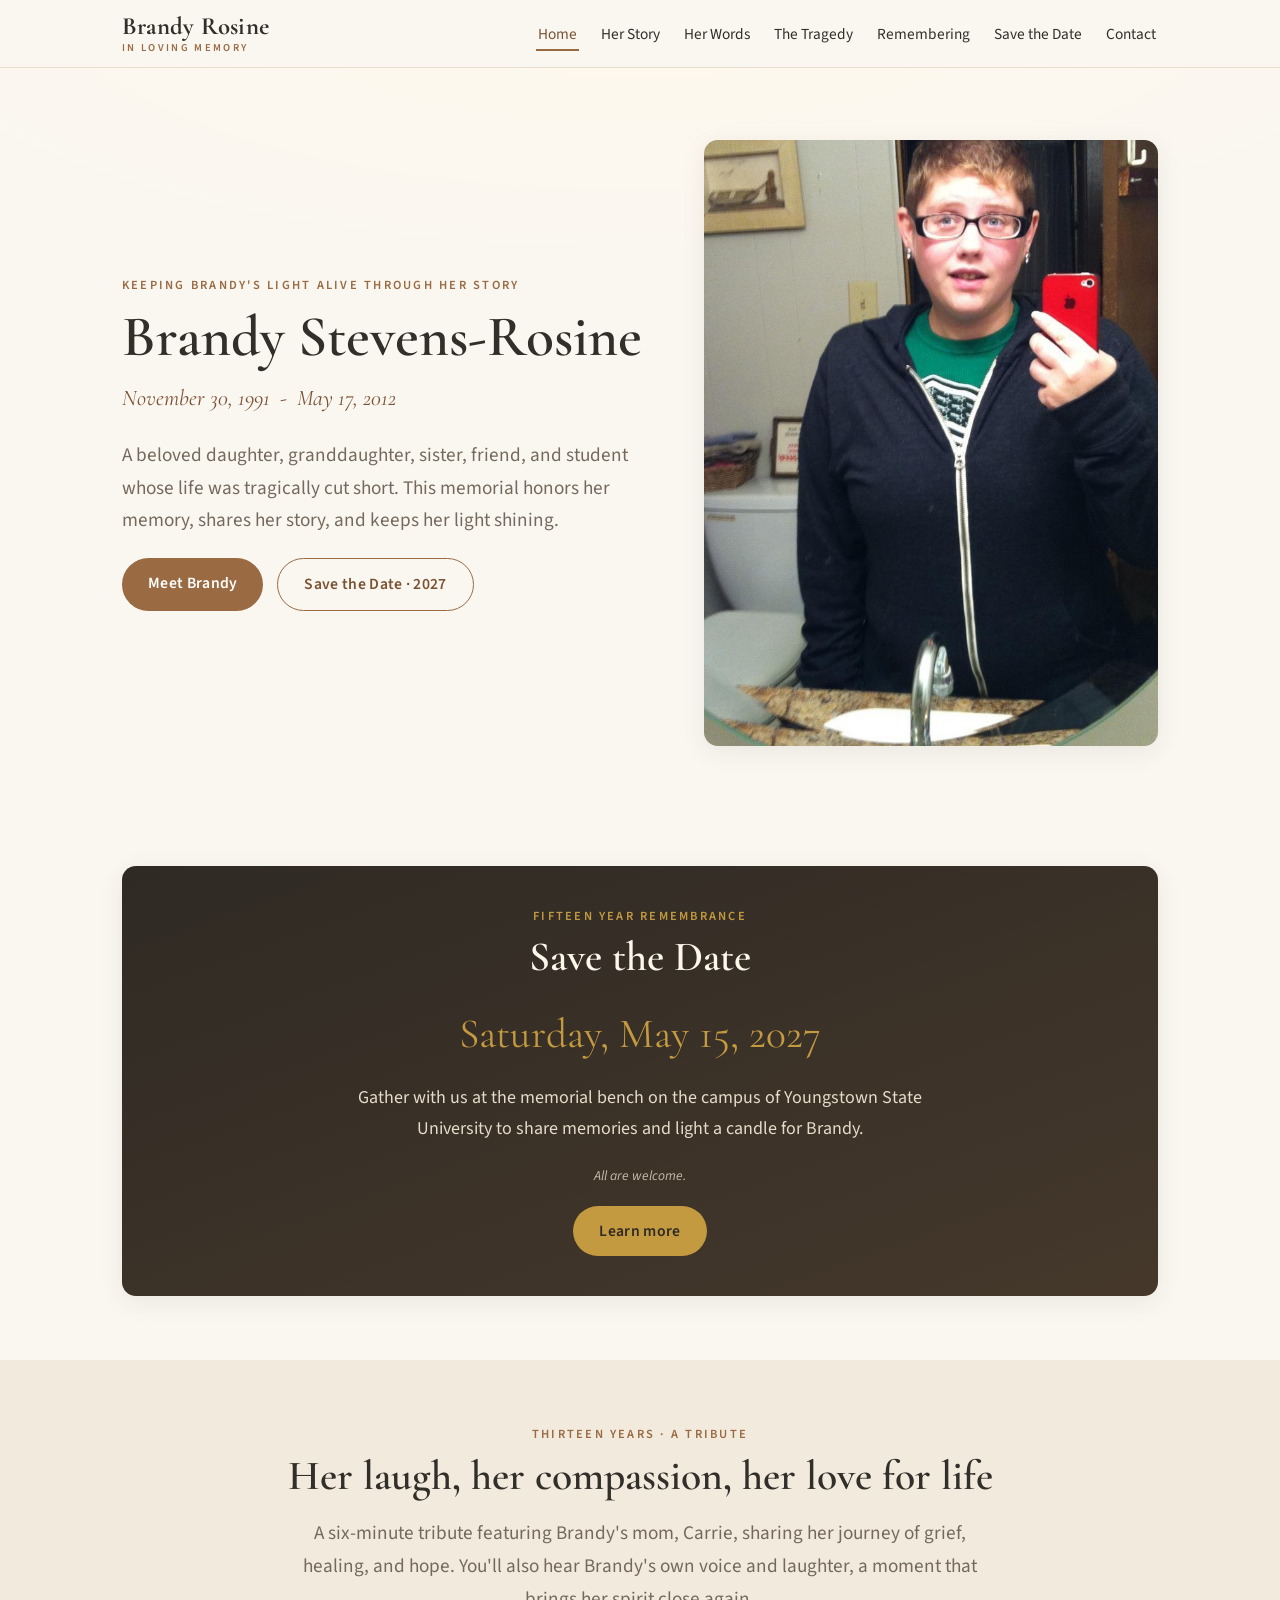
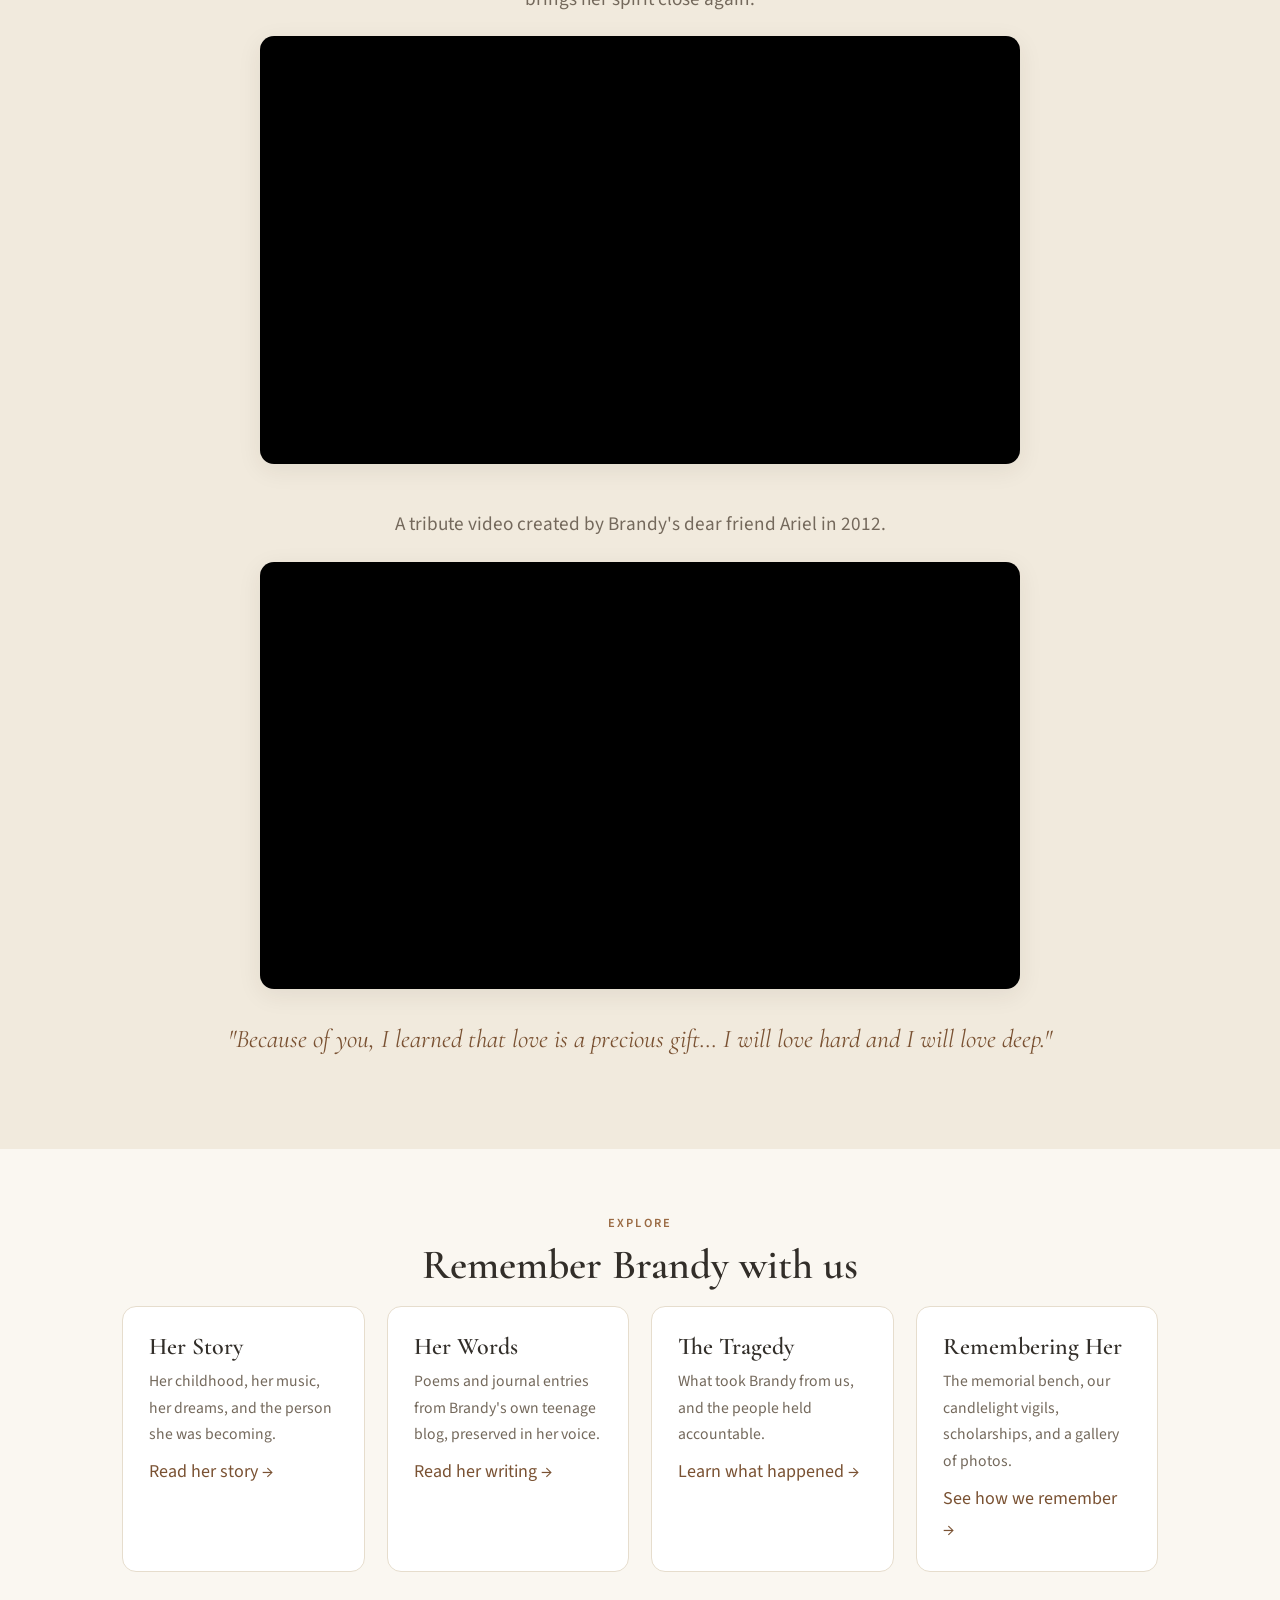
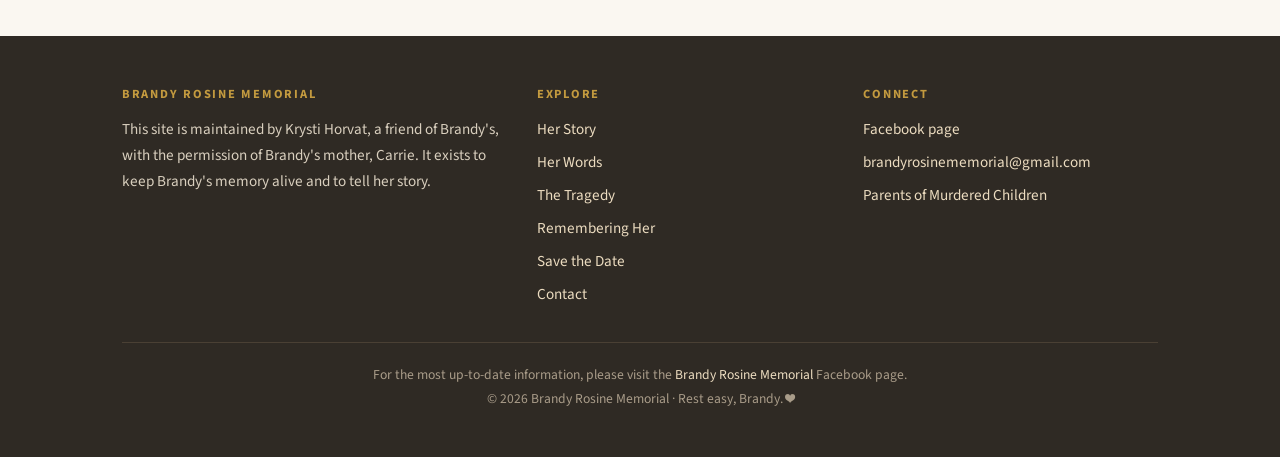
==== commit 433bb03d: "Switch public contact email to dedicated brandyrosinememorial@gmail.com Co-Authored-By: Claude Opus " ====
--- a/index.html
+++ b/index.html
@@ -130,7 +130,7 @@
         <h4>Connect</h4>
         <ul>
           <li><a href="https://www.facebook.com/BrandyRosineMemorial" target="_blank" rel="noopener">Facebook page</a></li>
-          <li><a href="mailto:krysti401@gmail.com">krysti401@gmail.com</a></li>
+          <li><a href="mailto:brandyrosinememorial@gmail.com">brandyrosinememorial@gmail.com</a></li>
           <li><a href="https://pomc.org/" target="_blank" rel="noopener">Parents of Murdered Children</a></li>
         </ul>
       </div>
